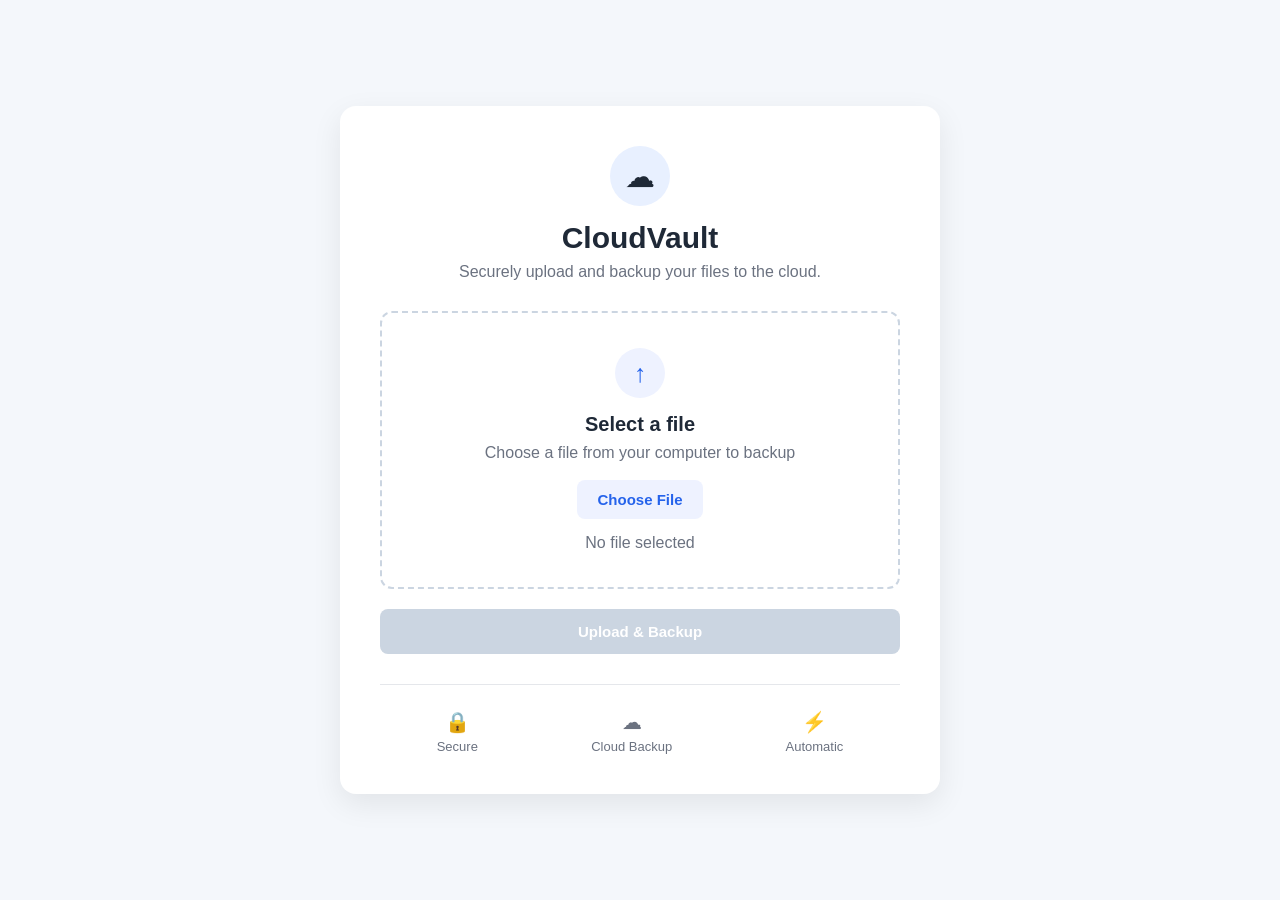
==== frontend/index.html @ 1dfc015e "frontend directory created and files added." ====
<!DOCTYPE html>
<html lang="en">
<head>
    <meta charset="UTF-8">
    <meta name="viewport" content="width=device-width, initial-scale=1.0">

    <title>CloudVault | Personal File Backup</title>

    <link rel="stylesheet" href="style.css">
</head>

<body>

    <main class="container">

        <section class="card">

            <div class="header">
                <div class="logo">☁</div>

                <h1>CloudVault</h1>

                <p>
                    Securely upload and backup your files to the cloud.
                </p>
            </div>


            <div class="upload-area" id="uploadArea">

                <div class="upload-icon">
                    ↑
                </div>

                <h2>Select a file</h2>

                <p>
                    Choose a file from your computer to backup
                </p>

                <input
                    type="file"
                    id="fileInput"
                    hidden
                >

                <button
                    type="button"
                    id="chooseButton"
                    class="secondary-button"
                >
                    Choose File
                </button>

                <p id="fileName" class="file-name">
                    No file selected
                </p>

            </div>


            <button
                type="button"
                id="uploadButton"
                class="upload-button"
                disabled
            >
                Upload & Backup
            </button>


            <div
                id="progressContainer"
                class="progress-container hidden"
            >

                <div class="progress-info">

                    <span id="progressText">
                        Uploading...
                    </span>

                    <span id="progressPercent">
                        0%
                    </span>

                </div>

                <div class="progress-bar">

                    <div
                        id="progressBar"
                        class="progress"
                    ></div>

                </div>

            </div>


            <div
                id="status"
                class="status hidden"
            ></div>


            <div class="features">

                <div class="feature">
                    <span>🔒</span>
                    <p>Secure</p>
                </div>

                <div class="feature">
                    <span>☁</span>
                    <p>Cloud Backup</p>
                </div>

                <div class="feature">
                    <span>⚡</span>
                    <p>Automatic</p>
                </div>

            </div>

        </section>

    </main>

    <script src="app.js"></script>

</body>
</html>
---- frontend/style.css ----
* {
    margin: 0;
    padding: 0;
    box-sizing: border-box;
}

body {
    font-family: Arial, Helvetica, sans-serif;
    background: #f4f7fb;
    color: #1f2937;
}

.container {
    min-height: 100vh;

    display: flex;
    justify-content: center;
    align-items: center;

    padding: 30px;
}

.card {
    width: 100%;
    max-width: 600px;

    background: white;

    padding: 40px;

    border-radius: 16px;

    box-shadow:
        0 10px 30px rgba(0, 0, 0, 0.08);
}


/* Header */

.header {
    text-align: center;

    margin-bottom: 30px;
}

.logo {
    width: 60px;
    height: 60px;

    margin: 0 auto 15px;

    display: flex;
    justify-content: center;
    align-items: center;

    border-radius: 50%;

    background: #e8f0ff;

    font-size: 30px;
}

.header h1 {
    font-size: 30px;

    margin-bottom: 8px;
}

.header p {
    color: #6b7280;
}


/* Upload area */

.upload-area {
    border: 2px dashed #cbd5e1;

    border-radius: 12px;

    padding: 35px 20px;

    text-align: center;

    transition: 0.2s;
}

.upload-area.dragover {
    border-color: #2563eb;

    background: #f0f6ff;
}

.upload-icon {
    width: 50px;
    height: 50px;

    margin: 0 auto 15px;

    border-radius: 50%;

    background: #eef2ff;

    display: flex;
    justify-content: center;
    align-items: center;

    font-size: 25px;

    color: #2563eb;
}

.upload-area h2 {
    font-size: 20px;

    margin-bottom: 8px;
}

.upload-area p {
    color: #6b7280;
}


/* File name */

.file-name {
    margin-top: 15px;

    font-weight: 500;

    word-break: break-all;
}


/* Buttons */

button {
    border: none;

    cursor: pointer;

    font-size: 15px;

    font-weight: 600;

    border-radius: 8px;

    transition: 0.2s;
}

.secondary-button {
    margin-top: 18px;

    padding: 11px 20px;

    background: #eef2ff;

    color: #2563eb;
}

.secondary-button:hover {
    background: #e0e7ff;
}

.upload-button {
    width: 100%;

    margin-top: 20px;

    padding: 14px;

    background: #2563eb;

    color: white;
}

.upload-button:hover:not(:disabled) {
    background: #1d4ed8;
}

.upload-button:disabled {
    background: #cbd5e1;

    cursor: not-allowed;
}


/* Progress */

.progress-container {
    margin-top: 25px;
}

.progress-info {
    display: flex;

    justify-content: space-between;

    margin-bottom: 8px;

    font-size: 14px;
}

.progress-bar {
    width: 100%;

    height: 8px;

    background: #e5e7eb;

    border-radius: 10px;

    overflow: hidden;
}

.progress {
    width: 0%;

    height: 100%;

    background: #2563eb;

    transition: width 0.2s;
}


/* Status */

.status {
    margin-top: 20px;

    padding: 13px;

    border-radius: 8px;

    text-align: center;

    font-size: 14px;
}

.status.success {
    background: #ecfdf5;

    color: #047857;
}

.status.error {
    background: #fef2f2;

    color: #b91c1c;
}


/* Features */

.features {
    display: flex;

    justify-content: space-around;

    margin-top: 30px;

    padding-top: 25px;

    border-top: 1px solid #e5e7eb;
}

.feature {
    text-align: center;

    font-size: 13px;

    color: #6b7280;
}

.feature span {
    display: block;

    font-size: 20px;

    margin-bottom: 5px;
}


/* Utility */

.hidden {
    display: none;
}


/* Mobile */

@media (max-width: 600px) {

    .container {
        padding: 15px;
    }

    .card {
        padding: 25px 20px;
    }

    .header h1 {
        font-size: 25px;
    }

    .features {
        gap: 10px;
    }
}
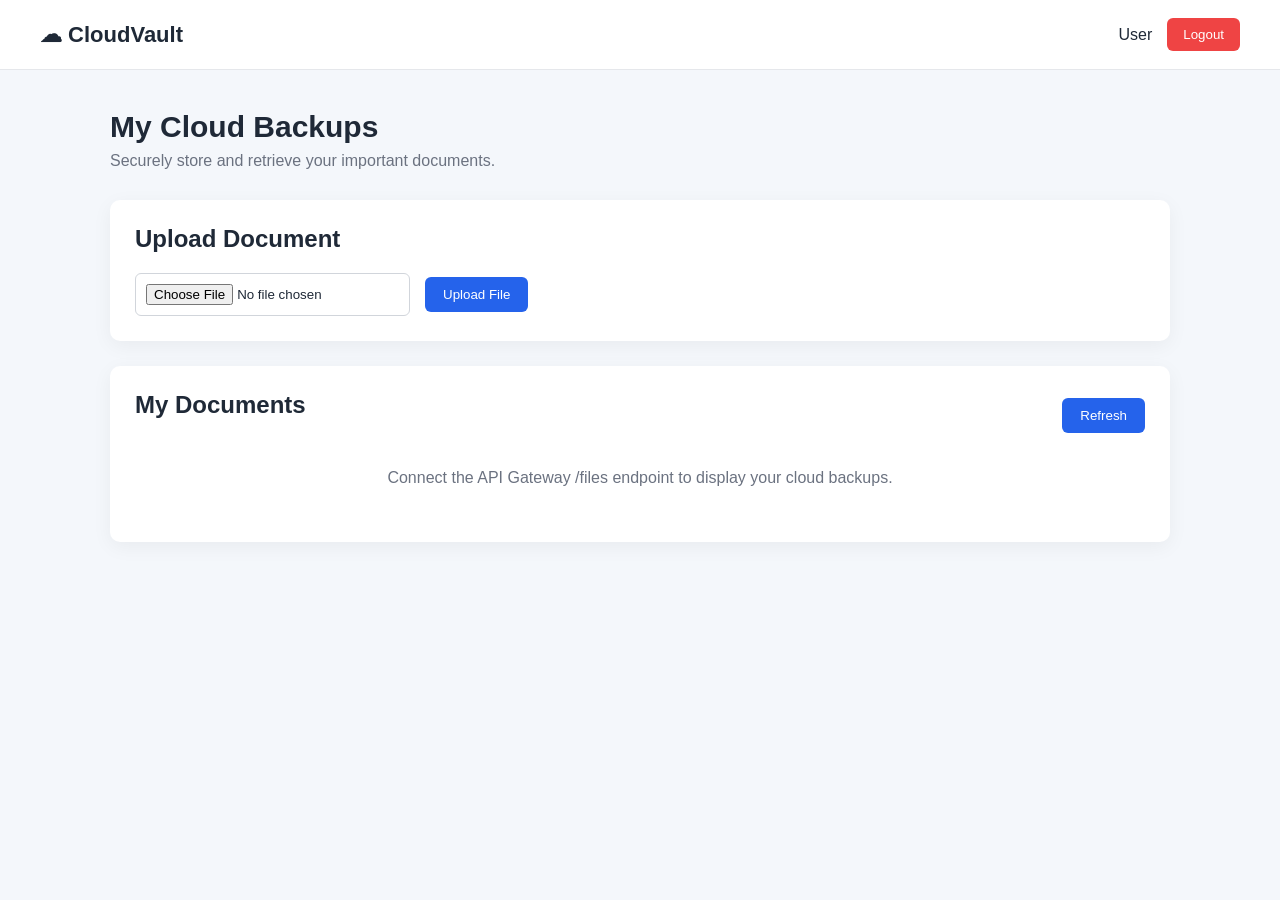
==== commit 033bb667: "new frontend files created and some modifies." ====
--- a/frontend/index.html
+++ b/frontend/index.html
@@ -4,122 +4,83 @@
     <meta charset="UTF-8">
     <meta name="viewport" content="width=device-width, initial-scale=1.0">
 
-    <title>CloudVault | Personal File Backup</title>
+    <title>CloudVault - My Backups</title>
 
     <link rel="stylesheet" href="style.css">
 </head>
 
 <body>
 
-    <main class="container">
+    <header class="navbar">
 
-        <section class="card">
+        <div class="logo">
+            ☁ CloudVault
+        </div>
 
-            <div class="header">
-                <div class="logo">☁</div>
+        <div class="user-section">
+            <span id="userEmail">User</span>
 
-                <h1>CloudVault</h1>
+            <button id="logoutBtn" class="logout-btn">
+                Logout
+            </button>
+        </div>
 
-                <p>
-                    Securely upload and backup your files to the cloud.
-                </p>
-            </div>
+    </header>
 
 
-            <div class="upload-area" id="uploadArea">
+    <main class="dashboard">
 
-                <div class="upload-icon">
-                    ↑
-                </div>
+        <section class="welcome-section">
 
-                <h2>Select a file</h2>
+            <h1>My Cloud Backups</h1>
 
-                <p>
-                    Choose a file from your computer to backup
-                </p>
+            <p>
+                Securely store and retrieve your important documents.
+            </p>
+
+        </section>
+
+
+        <section class="upload-section">
+
+            <h2>Upload Document</h2>
+
+            <div class="upload-box">
 
                 <input
                     type="file"
                     id="fileInput"
-                    hidden
                 >
 
-                <button
-                    type="button"
-                    id="chooseButton"
-                    class="secondary-button"
-                >
-                    Choose File
+                <button id="uploadBtn">
+                    Upload File
                 </button>
 
-                <p id="fileName" class="file-name">
-                    No file selected
-                </p>
+            </div>
+
+            <p id="uploadMessage"></p>
+
+        </section>
+
+
+        <section class="files-section">
+
+            <div class="section-header">
+
+                <h2>My Documents</h2>
+
+                <button id="refreshBtn">
+                    Refresh
+                </button>
 
             </div>
 
 
-            <button
-                type="button"
-                id="uploadButton"
-                class="upload-button"
-                disabled
-            >
-                Upload & Backup
-            </button>
+            <div id="filesContainer">
 
-
-            <div
-                id="progressContainer"
-                class="progress-container hidden"
-            >
-
-                <div class="progress-info">
-
-                    <span id="progressText">
-                        Uploading...
-                    </span>
-
-                    <span id="progressPercent">
-                        0%
-                    </span>
-
-                </div>
-
-                <div class="progress-bar">
-
-                    <div
-                        id="progressBar"
-                        class="progress"
-                    ></div>
-
-                </div>
-
-            </div>
-
-
-            <div
-                id="status"
-                class="status hidden"
-            ></div>
-
-
-            <div class="features">
-
-                <div class="feature">
-                    <span>🔒</span>
-                    <p>Secure</p>
-                </div>
-
-                <div class="feature">
-                    <span>☁</span>
-                    <p>Cloud Backup</p>
-                </div>
-
-                <div class="feature">
-                    <span>⚡</span>
-                    <p>Automatic</p>
-                </div>
+                <p class="empty-message">
+                    No files available.
+                </p>
 
             </div>
 
@@ -127,6 +88,7 @@
 
     </main>
 
+
     <script src="app.js"></script>
 
 </body>
--- a/frontend/style.css
+++ b/frontend/style.css
@@ -1,8 +1,9 @@
 * {
+    box-sizing: border-box;
     margin: 0;
     padding: 0;
-    box-sizing: border-box;
-}
+}
+
 
 body {
     font-family: Arial, Helvetica, sans-serif;
@@ -10,302 +11,424 @@
     color: #1f2937;
 }
 
-.container {
+
+/* =========================
+   NAVBAR
+   ========================= */
+
+.navbar {
+    height: 70px;
+    background: white;
+
+    display: flex;
+    align-items: center;
+    justify-content: space-between;
+
+    padding: 0 40px;
+
+    border-bottom: 1px solid #e5e7eb;
+}
+
+
+.logo {
+    font-size: 22px;
+    font-weight: bold;
+}
+
+
+.user-section {
+    display: flex;
+    align-items: center;
+    gap: 15px;
+}
+
+
+.logout-btn {
+    padding: 9px 16px;
+
+    border: none;
+    border-radius: 6px;
+
+    background: #ef4444;
+    color: white;
+
+    cursor: pointer;
+}
+
+
+.logout-btn:hover {
+    background: #dc2626;
+}
+
+
+/* =========================
+   AUTH PAGE
+   ========================= */
+
+.auth-container {
     min-height: 100vh;
 
     display: flex;
     justify-content: center;
     align-items: center;
 
-    padding: 30px;
-}
-
-.card {
+    padding: 20px;
+}
+
+
+.auth-card {
     width: 100%;
-    max-width: 600px;
+    max-width: 400px;
 
     background: white;
 
     padding: 40px;
 
-    border-radius: 16px;
+    border-radius: 12px;
 
     box-shadow:
         0 10px 30px rgba(0, 0, 0, 0.08);
 }
 
 
-/* Header */
-
-.header {
+.brand {
     text-align: center;
 
     margin-bottom: 30px;
 }
 
-.logo {
-    width: 60px;
-    height: 60px;
-
-    margin: 0 auto 15px;
-
-    display: flex;
-    justify-content: center;
-    align-items: center;
-
-    border-radius: 50%;
-
-    background: #e8f0ff;
-
+
+.logo-large {
+    font-size: 45px;
+    margin-bottom: 10px;
+}
+
+
+.brand h1 {
+    font-size: 28px;
+    margin-bottom: 8px;
+}
+
+
+.brand p {
+    color: #6b7280;
+}
+
+
+/* =========================
+   FORM
+   ========================= */
+
+.form-group {
+    margin-bottom: 18px;
+}
+
+
+.form-group label {
+    display: block;
+
+    margin-bottom: 7px;
+
+    font-weight: 600;
+}
+
+
+.form-group input {
+    width: 100%;
+
+    padding: 12px 14px;
+
+    border: 1px solid #d1d5db;
+
+    border-radius: 7px;
+
+    font-size: 15px;
+
+    outline: none;
+}
+
+
+.form-group input:focus {
+    border-color: #2563eb;
+}
+
+
+.primary-btn {
+    width: 100%;
+
+    padding: 12px;
+
+    border: none;
+
+    border-radius: 7px;
+
+    background: #2563eb;
+
+    color: white;
+
+    font-size: 16px;
+
+    font-weight: 600;
+
+    cursor: pointer;
+}
+
+
+.primary-btn:hover {
+    background: #1d4ed8;
+}
+
+
+/* =========================
+   AUTH FOOTER
+   ========================= */
+
+.auth-footer {
+    text-align: center;
+
+    margin-top: 25px;
+
+    color: #6b7280;
+}
+
+
+.auth-footer a {
+    display: inline-block;
+
+    margin-top: 7px;
+
+    color: #2563eb;
+
+    text-decoration: none;
+
+    font-weight: 600;
+}
+
+
+.auth-footer a:hover {
+    text-decoration: underline;
+}
+
+
+/* =========================
+   MESSAGES
+   ========================= */
+
+.message {
+    text-align: center;
+
+    margin-top: 15px;
+
+    min-height: 20px;
+}
+
+
+/* =========================
+   DASHBOARD
+   ========================= */
+
+.dashboard {
+    max-width: 1100px;
+
+    margin: 40px auto;
+
+    padding: 0 20px;
+}
+
+
+.welcome-section {
+    margin-bottom: 30px;
+}
+
+
+.welcome-section h1 {
     font-size: 30px;
-}
-
-.header h1 {
-    font-size: 30px;
 
     margin-bottom: 8px;
 }
 
-.header p {
+
+.welcome-section p {
     color: #6b7280;
 }
 
 
-/* Upload area */
-
-.upload-area {
-    border: 2px dashed #cbd5e1;
-
-    border-radius: 12px;
-
-    padding: 35px 20px;
+/* =========================
+   UPLOAD SECTION
+   ========================= */
+
+.upload-section,
+.files-section {
+    background: white;
+
+    padding: 25px;
+
+    margin-bottom: 25px;
+
+    border-radius: 10px;
+
+    box-shadow:
+        0 5px 20px rgba(0, 0, 0, 0.05);
+}
+
+
+.upload-section h2,
+.files-section h2 {
+    margin-bottom: 20px;
+}
+
+
+.upload-box {
+    display: flex;
+
+    gap: 15px;
+
+    align-items: center;
+
+    flex-wrap: wrap;
+}
+
+
+.upload-box input {
+    padding: 10px;
+
+    border: 1px solid #d1d5db;
+
+    border-radius: 6px;
+}
+
+
+.upload-box button,
+#refreshBtn {
+    padding: 10px 18px;
+
+    border: none;
+
+    border-radius: 6px;
+
+    background: #2563eb;
+
+    color: white;
+
+    cursor: pointer;
+}
+
+
+.upload-box button:hover,
+#refreshBtn:hover {
+    background: #1d4ed8;
+}
+
+
+/* =========================
+   FILE SECTION
+   ========================= */
+
+.section-header {
+    display: flex;
+
+    align-items: center;
+
+    justify-content: space-between;
+}
+
+
+.file-item {
+    display: flex;
+
+    justify-content: space-between;
+
+    align-items: center;
+
+    padding: 15px;
+
+    border-bottom: 1px solid #e5e7eb;
+}
+
+
+.file-name {
+    font-weight: 600;
+}
+
+
+.file-actions {
+    display: flex;
+
+    gap: 8px;
+}
+
+
+.download-btn {
+    padding: 8px 12px;
+
+    border: none;
+
+    border-radius: 5px;
+
+    background: #16a34a;
+
+    color: white;
+
+    cursor: pointer;
+}
+
+
+.delete-btn {
+    padding: 8px 12px;
+
+    border: none;
+
+    border-radius: 5px;
+
+    background: #ef4444;
+
+    color: white;
+
+    cursor: pointer;
+}
+
+
+.empty-message {
+    color: #6b7280;
 
     text-align: center;
 
-    transition: 0.2s;
-}
-
-.upload-area.dragover {
-    border-color: #2563eb;
-
-    background: #f0f6ff;
-}
-
-.upload-icon {
-    width: 50px;
-    height: 50px;
-
-    margin: 0 auto 15px;
-
-    border-radius: 50%;
-
-    background: #eef2ff;
-
-    display: flex;
-    justify-content: center;
-    align-items: center;
-
-    font-size: 25px;
-
-    color: #2563eb;
-}
-
-.upload-area h2 {
-    font-size: 20px;
-
-    margin-bottom: 8px;
-}
-
-.upload-area p {
-    color: #6b7280;
-}
-
-
-/* File name */
-
-.file-name {
-    margin-top: 15px;
-
-    font-weight: 500;
-
-    word-break: break-all;
-}
-
-
-/* Buttons */
-
-button {
-    border: none;
-
-    cursor: pointer;
-
-    font-size: 15px;
-
-    font-weight: 600;
-
-    border-radius: 8px;
-
-    transition: 0.2s;
-}
-
-.secondary-button {
-    margin-top: 18px;
-
-    padding: 11px 20px;
-
-    background: #eef2ff;
-
-    color: #2563eb;
-}
-
-.secondary-button:hover {
-    background: #e0e7ff;
-}
-
-.upload-button {
-    width: 100%;
-
-    margin-top: 20px;
-
-    padding: 14px;
-
-    background: #2563eb;
-
-    color: white;
-}
-
-.upload-button:hover:not(:disabled) {
-    background: #1d4ed8;
-}
-
-.upload-button:disabled {
-    background: #cbd5e1;
-
-    cursor: not-allowed;
-}
-
-
-/* Progress */
-
-.progress-container {
-    margin-top: 25px;
-}
-
-.progress-info {
-    display: flex;
-
-    justify-content: space-between;
-
-    margin-bottom: 8px;
-
-    font-size: 14px;
-}
-
-.progress-bar {
-    width: 100%;
-
-    height: 8px;
-
-    background: #e5e7eb;
-
-    border-radius: 10px;
-
-    overflow: hidden;
-}
-
-.progress {
-    width: 0%;
-
-    height: 100%;
-
-    background: #2563eb;
-
-    transition: width 0.2s;
-}
-
-
-/* Status */
-
-.status {
-    margin-top: 20px;
-
-    padding: 13px;
-
-    border-radius: 8px;
-
-    text-align: center;
-
-    font-size: 14px;
-}
-
-.status.success {
-    background: #ecfdf5;
-
-    color: #047857;
-}
-
-.status.error {
-    background: #fef2f2;
-
-    color: #b91c1c;
-}
-
-
-/* Features */
-
-.features {
-    display: flex;
-
-    justify-content: space-around;
-
-    margin-top: 30px;
-
-    padding-top: 25px;
-
-    border-top: 1px solid #e5e7eb;
-}
-
-.feature {
-    text-align: center;
-
-    font-size: 13px;
-
-    color: #6b7280;
-}
-
-.feature span {
-    display: block;
-
-    font-size: 20px;
-
-    margin-bottom: 5px;
-}
-
-
-/* Utility */
-
-.hidden {
-    display: none;
-}
-
-
-/* Mobile */
+    padding: 30px;
+}
+
+
+/* =========================
+   RESPONSIVE
+   ========================= */
 
 @media (max-width: 600px) {
 
-    .container {
-        padding: 15px;
+    .navbar {
+        padding: 0 15px;
     }
 
-    .card {
-        padding: 25px 20px;
+
+    .user-section {
+        gap: 8px;
     }
 
-    .header h1 {
-        font-size: 25px;
+
+    .auth-card {
+        padding: 25px;
     }
 
-    .features {
-        gap: 10px;
+
+    .dashboard {
+        margin-top: 25px;
     }
+
+
+    .file-item {
+        flex-direction: column;
+
+        align-items: flex-start;
+
+        gap: 12px;
+    }
+
 }
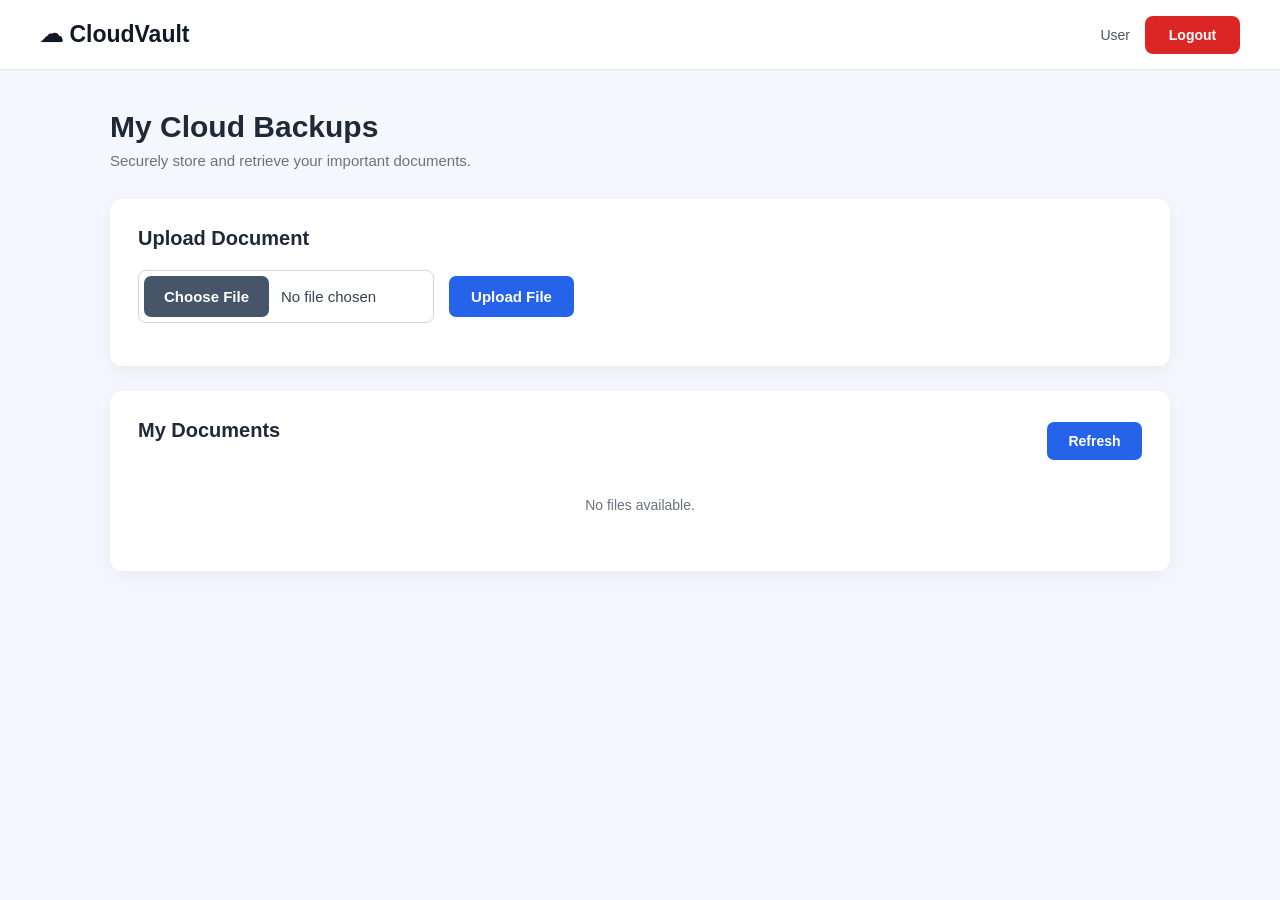
==== commit 8293e878: "project completed" ====
--- a/frontend/index.html
+++ b/frontend/index.html
@@ -88,8 +88,8 @@
 
     </main>
 
-
-    <script src="app.js"></script>
+<script src="config.js"></script>
+<script src="app.js"></script>
 
 </body>
 </html>
--- a/frontend/style.css
+++ b/frontend/style.css
@@ -1,10 +1,13 @@
+/* ========================================
+   GLOBAL
+   ======================================== */
+
 * {
     box-sizing: border-box;
     margin: 0;
     padding: 0;
 }
 
-
 body {
     font-family: Arial, Helvetica, sans-serif;
     background: #f4f7fb;
@@ -12,13 +15,14 @@
 }
 
 
-/* =========================
+/* ========================================
    NAVBAR
-   ========================= */
+   ======================================== */
 
 .navbar {
     height: 70px;
-    background: white;
+
+    background: #ffffff;
 
     display: flex;
     align-items: center;
@@ -29,12 +33,11 @@
     border-bottom: 1px solid #e5e7eb;
 }
 
-
 .logo {
-    font-size: 22px;
-    font-weight: bold;
-}
-
+    font-size: 23px;
+    font-weight: 700;
+    color: #111827;
+}
 
 .user-section {
     display: flex;
@@ -42,28 +45,46 @@
     gap: 15px;
 }
 
+#userEmail {
+    color: #4b5563;
+    font-size: 14px;
+}
+
+
+/* ========================================
+   LOGOUT BUTTON
+   ======================================== */
 
 .logout-btn {
-    padding: 9px 16px;
+    min-width: 95px;
+
+    padding: 11px 20px;
 
     border: none;
-    border-radius: 6px;
-
-    background: #ef4444;
-    color: white;
+    border-radius: 8px;
+
+    background: #dc2626;
+    color: #ffffff;
+
+    font-size: 14px;
+    font-weight: 700;
 
     cursor: pointer;
-}
-
+
+    transition:
+        background 0.2s ease,
+        transform 0.2s ease;
+}
 
 .logout-btn:hover {
-    background: #dc2626;
-}
-
-
-/* =========================
+    background: #b91c1c;
+    transform: translateY(-1px);
+}
+
+
+/* ========================================
    AUTH PAGE
-   ========================= */
+   ======================================== */
 
 .auth-container {
     min-height: 100vh;
@@ -75,12 +96,11 @@
     padding: 20px;
 }
 
-
 .auth-card {
     width: 100%;
     max-width: 400px;
 
-    background: white;
+    background: #ffffff;
 
     padding: 40px;
 
@@ -90,40 +110,34 @@
         0 10px 30px rgba(0, 0, 0, 0.08);
 }
 
-
 .brand {
     text-align: center;
-
     margin-bottom: 30px;
 }
-
 
 .logo-large {
     font-size: 45px;
     margin-bottom: 10px;
 }
 
-
 .brand h1 {
     font-size: 28px;
     margin-bottom: 8px;
 }
 
-
 .brand p {
     color: #6b7280;
 }
 
 
-/* =========================
+/* ========================================
    FORM
-   ========================= */
+   ======================================== */
 
 .form-group {
     margin-bottom: 18px;
 }
 
-
 .form-group label {
     display: block;
 
@@ -132,7 +146,6 @@
     font-weight: 600;
 }
 
-
 .form-group input {
     width: 100%;
 
@@ -147,41 +160,48 @@
     outline: none;
 }
 
-
 .form-group input:focus {
     border-color: #2563eb;
 }
 
 
+/* ========================================
+   PRIMARY BUTTON
+   ======================================== */
+
 .primary-btn {
     width: 100%;
 
-    padding: 12px;
+    padding: 13px;
 
     border: none;
 
-    border-radius: 7px;
+    border-radius: 8px;
 
     background: #2563eb;
 
-    color: white;
+    color: #ffffff;
 
     font-size: 16px;
 
-    font-weight: 600;
+    font-weight: 700;
 
     cursor: pointer;
-}
-
+
+    transition:
+        background 0.2s ease,
+        transform 0.2s ease;
+}
 
 .primary-btn:hover {
     background: #1d4ed8;
-}
-
-
-/* =========================
+    transform: translateY(-1px);
+}
+
+
+/* ========================================
    AUTH FOOTER
-   ========================= */
+   ======================================== */
 
 .auth-footer {
     text-align: center;
@@ -191,7 +211,6 @@
     color: #6b7280;
 }
 
-
 .auth-footer a {
     display: inline-block;
 
@@ -204,15 +223,14 @@
     font-weight: 600;
 }
 
-
 .auth-footer a:hover {
     text-decoration: underline;
 }
 
 
-/* =========================
+/* ========================================
    MESSAGES
-   ========================= */
+   ======================================== */
 
 .message {
     text-align: center;
@@ -223,9 +241,9 @@
 }
 
 
-/* =========================
+/* ========================================
    DASHBOARD
-   ========================= */
+   ======================================== */
 
 .dashboard {
     max-width: 1100px;
@@ -235,48 +253,52 @@
     padding: 0 20px;
 }
 
-
 .welcome-section {
     margin-bottom: 30px;
 }
 
-
 .welcome-section h1 {
     font-size: 30px;
 
     margin-bottom: 8px;
 }
 
-
 .welcome-section p {
     color: #6b7280;
-}
-
-
-/* =========================
+
+    font-size: 15px;
+}
+
+
+/* ========================================
    UPLOAD SECTION
-   ========================= */
+   ======================================== */
 
 .upload-section,
 .files-section {
-    background: white;
-
-    padding: 25px;
+    background: #ffffff;
+
+    padding: 28px;
 
     margin-bottom: 25px;
 
-    border-radius: 10px;
+    border-radius: 12px;
 
     box-shadow:
         0 5px 20px rgba(0, 0, 0, 0.05);
 }
-
 
 .upload-section h2,
 .files-section h2 {
     margin-bottom: 20px;
-}
-
+
+    font-size: 20px;
+}
+
+
+/* ========================================
+   UPLOAD BOX
+   ======================================== */
 
 .upload-box {
     display: flex;
@@ -289,40 +311,156 @@
 }
 
 
+/* ========================================
+   FILE INPUT / CHOOSE FILE
+   ======================================== */
+
 .upload-box input {
-    padding: 10px;
+    padding: 5px;
 
     border: 1px solid #d1d5db;
 
-    border-radius: 6px;
-}
-
-
-.upload-box button,
+    border-radius: 8px;
+
+    background: #ffffff;
+
+    font-size: 15px;
+
+    color: #374151;
+}
+
+
+/* Actual "Choose File" button */
+
+.upload-box input::file-selector-button {
+    padding: 12px 20px;
+
+    margin-right: 12px;
+
+    border: none;
+
+    border-radius: 7px;
+
+    background: #475569;
+
+    color: #ffffff;
+
+    font-size: 15px;
+
+    font-weight: 700;
+
+    cursor: pointer;
+
+    transition:
+        background 0.2s ease,
+        transform 0.2s ease;
+}
+
+.upload-box input::file-selector-button:hover {
+    background: #334155;
+
+    transform: translateY(-1px);
+}
+
+
+/* ========================================
+   UPLOAD FILE BUTTON
+   ======================================== */
+
+#uploadBtn {
+    min-width: 125px;
+
+    padding: 12px 22px;
+
+    border: none;
+
+    border-radius: 7px;
+
+    background: #2563eb;
+
+    color: #ffffff;
+
+    font-size: 15px;
+
+    font-weight: 700;
+
+    cursor: pointer;
+
+    transition:
+        background 0.2s ease,
+        transform 0.2s ease;
+}
+
+#uploadBtn:hover {
+    background: #1d4ed8;
+
+    transform: translateY(-1px);
+}
+
+#uploadBtn:disabled {
+    background: #93c5fd;
+
+    cursor: not-allowed;
+
+    transform: none;
+}
+
+
+/* Upload message */
+
+#uploadMessage {
+    margin-top: 15px;
+
+    font-size: 14px;
+}
+
+
+/* ========================================
+   REFRESH BUTTON
+   ======================================== */
+
 #refreshBtn {
-    padding: 10px 18px;
+    min-width: 95px;
+
+    padding: 11px 18px;
 
     border: none;
 
-    border-radius: 6px;
+    border-radius: 7px;
 
     background: #2563eb;
 
-    color: white;
+    color: #ffffff;
+
+    font-size: 14px;
+
+    font-weight: 700;
 
     cursor: pointer;
-}
-
-
-.upload-box button:hover,
+
+    transition:
+        background 0.2s ease,
+        transform 0.2s ease;
+}
+
 #refreshBtn:hover {
     background: #1d4ed8;
-}
-
-
-/* =========================
+
+    transform: translateY(-1px);
+}
+
+#refreshBtn:disabled {
+    background: #93c5fd;
+
+    cursor: not-allowed;
+
+    transform: none;
+}
+
+
+/* ========================================
    FILE SECTION
-   ========================= */
+   ======================================== */
 
 .section-header {
     display: flex;
@@ -330,8 +468,9 @@
     align-items: center;
 
     justify-content: space-between;
-}
-
+
+    margin-bottom: 5px;
+}
 
 .file-item {
     display: flex;
@@ -340,53 +479,106 @@
 
     align-items: center;
 
-    padding: 15px;
+    padding: 17px 5px;
 
     border-bottom: 1px solid #e5e7eb;
 }
 
+.file-item:last-child {
+    border-bottom: none;
+}
 
 .file-name {
     font-weight: 600;
-}
-
+
+    color: #1f2937;
+
+    font-size: 15px;
+}
+
+
+/* ========================================
+   FILE ACTION BUTTONS
+   ======================================== */
 
 .file-actions {
     display: flex;
 
-    gap: 8px;
-}
-
+    gap: 10px;
+
+    align-items: center;
+}
+
+
+/* DOWNLOAD */
 
 .download-btn {
-    padding: 8px 12px;
+    min-width: 105px;
+
+    padding: 11px 18px;
 
     border: none;
 
-    border-radius: 5px;
+    border-radius: 7px;
 
     background: #16a34a;
 
-    color: white;
+    color: #ffffff;
+
+    font-size: 14px;
+
+    font-weight: 700;
 
     cursor: pointer;
-}
-
+
+    transition:
+        background 0.2s ease,
+        transform 0.2s ease;
+}
+
+.download-btn:hover {
+    background: #15803d;
+
+    transform: translateY(-1px);
+}
+
+
+/* DELETE */
 
 .delete-btn {
-    padding: 8px 12px;
+    min-width: 90px;
+
+    padding: 11px 18px;
 
     border: none;
 
-    border-radius: 5px;
-
-    background: #ef4444;
-
-    color: white;
+    border-radius: 7px;
+
+    background: #dc2626;
+
+    color: #ffffff;
+
+    font-size: 14px;
+
+    font-weight: 700;
 
     cursor: pointer;
-}
-
+
+    transition:
+        background 0.2s ease,
+        transform 0.2s ease;
+}
+
+.delete-btn:hover {
+    background: #b91c1c;
+
+    transform: translateY(-1px);
+}
+
+
+/* ========================================
+   EMPTY FILE MESSAGE
+   ======================================== */
 
 .empty-message {
     color: #6b7280;
@@ -394,41 +586,111 @@
     text-align: center;
 
     padding: 30px;
-}
-
-
-/* =========================
+
+    font-size: 14px;
+}
+
+
+/* ========================================
    RESPONSIVE
-   ========================= */
-
-@media (max-width: 600px) {
+   ======================================== */
+
+@media (max-width: 700px) {
 
     .navbar {
-        padding: 0 15px;
-    }
-
+        padding: 0 20px;
+    }
 
     .user-section {
         gap: 8px;
     }
 
-
-    .auth-card {
-        padding: 25px;
-    }
-
+    #userEmail {
+        max-width: 150px;
+
+        overflow: hidden;
+
+        text-overflow: ellipsis;
+
+        white-space: nowrap;
+    }
 
     .dashboard {
         margin-top: 25px;
-    }
-
+
+        padding: 0 15px;
+    }
+
+    .upload-section,
+    .files-section {
+        padding: 20px;
+    }
+
+    .upload-box {
+        flex-direction: column;
+
+        align-items: stretch;
+    }
+
+    .upload-box input {
+        width: 100%;
+    }
+
+    #uploadBtn {
+        width: 100%;
+    }
 
     .file-item {
         flex-direction: column;
 
         align-items: flex-start;
 
-        gap: 12px;
-    }
-
+        gap: 14px;
+    }
+
+    .file-actions {
+        width: 100%;
+    }
+
+    .download-btn,
+    .delete-btn {
+        flex: 1;
+    }
+}
+
+
+@media (max-width: 450px) {
+
+    .navbar {
+        height: 65px;
+    }
+
+    .logo {
+        font-size: 19px;
+    }
+
+    .logout-btn {
+        min-width: auto;
+
+        padding: 9px 13px;
+    }
+
+    #userEmail {
+        display: none;
+    }
+
+    .welcome-section h1 {
+        font-size: 25px;
+    }
+
+    .file-actions {
+        flex-direction: column;
+
+        align-items: stretch;
+    }
+
+    .download-btn,
+    .delete-btn {
+        width: 100%;
+    }
 }
